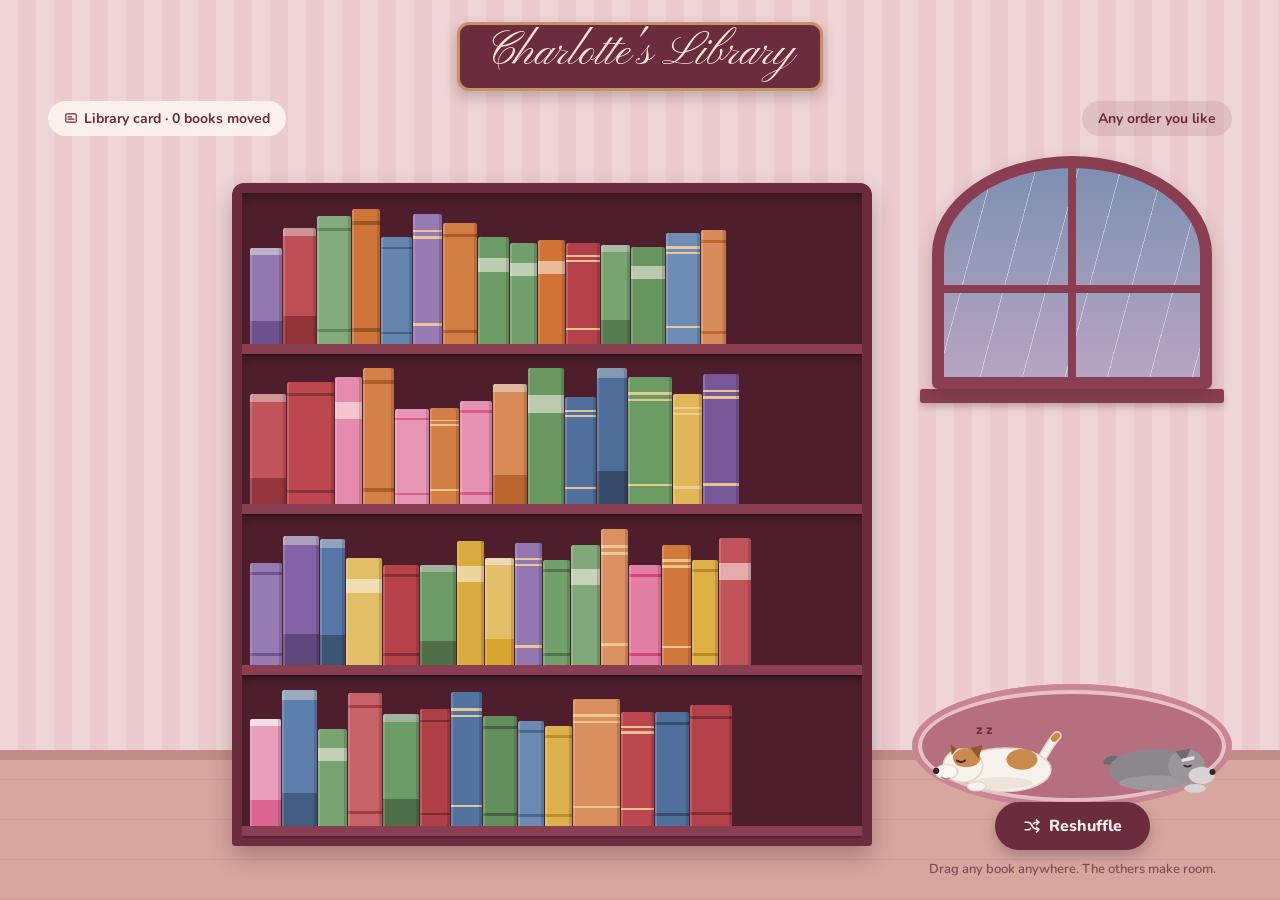
==== index.html @ dca59aa4 "add files via upload" ====
<!doctype html>
<html lang="en">
<head>
  <meta charset="utf-8">
  <meta name="viewport" content="width=device-width, initial-scale=1, viewport-fit=cover">
  <meta name="theme-color" content="#EBCBCD">
  <title>Charlotte's Library</title>
  <link rel="preconnect" href="https://fonts.googleapis.com">
  <link rel="preconnect" href="https://fonts.gstatic.com" crossorigin>
  <link rel="stylesheet" href="https://fonts.googleapis.com/css2?family=Pinyon+Script&family=Nunito:wght@400;600;700;800&display=swap">
  <link rel="stylesheet" href="style.css">
</head>
<body>
<div class="app" id="app">
  <div class="floor" aria-hidden="true"></div>

  <header class="top">
    <div class="plaque"><h1>Charlotte's Library</h1></div>
    <div class="pills">
      <div class="pill card">
        <svg width="14" height="14" viewBox="0 0 24 24" fill="none" stroke="currentColor" stroke-width="2" stroke-linecap="round" aria-hidden="true"><rect x="3" y="5" width="18" height="14" rx="2"></rect><path d="M7 10h6M7 14h10"></path></svg>
        <span>Library card · <span class="num" id="count">0 books moved</span></span>
      </div>
      <div class="pill soft">Any order you like</div>
    </div>
  </header>

  <main class="case-wrap" id="caseWrap">
    <div class="case" id="case" role="group" aria-label="Bookcase. Drag books to rearrange them, or focus a book and use the arrow keys.">
      <div class="shelf" data-shelf="0"></div><div class="plank"></div>
      <div class="shelf" data-shelf="1"></div><div class="plank"></div>
      <div class="shelf" data-shelf="2"></div><div class="plank"></div>
      <div class="shelf" data-shelf="3"></div><div class="plank"></div>
    </div>
  </main>

  <aside class="side">
    <div class="window" aria-hidden="true">
      <div class="rain"></div>
      <div class="mullion-v"></div>
      <div class="mullion-h"></div>
    </div>
    <div class="sill" aria-hidden="true"></div>
    <div class="spacer"></div>
    <div class="rug" id="rug">
      <button class="dog jack" type="button" aria-label="Pet the Jack Russell">
        <svg viewBox="0 0 130 80" aria-hidden="true">
          <g class="tail">
            <path d="M106 44 C112 34 116 26 122 20" stroke="#E2D6CB" stroke-width="9" stroke-linecap="round" fill="none"></path>
            <path d="M106 44 C112 34 116 26 122 20" stroke="#F7F2EC" stroke-width="6" stroke-linecap="round" fill="none"></path>
            <path d="M119 23 L122 20" stroke="#C98A4B" stroke-width="6" stroke-linecap="round"></path>
          </g>
          <g class="breathe">
            <ellipse cx="72" cy="53" rx="44" ry="21" fill="#F7F2EC" stroke="#E2D6CB" stroke-width="1.5"></ellipse>
            <ellipse cx="88" cy="43" rx="15" ry="10" fill="#C98A4B"></ellipse>
            <ellipse cx="68" cy="66" rx="30" ry="6" fill="#ECE3D9"></ellipse>
            <ellipse cx="44" cy="69" rx="9" ry="4.5" fill="#F7F2EC" stroke="#E2D6CB" stroke-width="1.2"></ellipse>
            <ellipse cx="31" cy="49" rx="19" ry="16" fill="#F7F2EC" stroke="#E2D6CB" stroke-width="1.5"></ellipse>
            <path d="M22 38 C28 30 44 30 48 42 C46 50 36 52 26 49 C22 46 20 42 22 38 Z" fill="#C98A4B"></path>
            <path d="M38 32 L50 29 L46 42 Z" fill="#8F5A2C"></path>
            <path d="M25 33 L19 28 L20 39 Z" fill="#8F5A2C"></path>
            <ellipse cx="15" cy="55" rx="11" ry="7" fill="#FBF8F3" stroke="#E2D6CB" stroke-width="1.2"></ellipse>
            <circle cx="5" cy="54" r="3" fill="#3A1E2A"></circle>
            <path class="eye-shut" d="M25 44 q4 3 8 0" stroke="#3A1E2A" stroke-width="1.8" fill="none" stroke-linecap="round"></path>
            <g class="eye-open"><circle cx="29" cy="44" r="2.6" fill="#3A1E2A"></circle><circle cx="29.9" cy="43.1" r="0.8" fill="#FBF1EA"></circle></g>
            <path d="M10 60 q4 3 8 1" stroke="#3A1E2A" stroke-width="1.2" fill="none" stroke-linecap="round" opacity="0.5"></path>
          </g>
          <text class="zz" x="44" y="18" font-family="Nunito, sans-serif" font-size="13" font-weight="800" fill="#6B2C3E">z z</text>
        </svg>
      </button>
      <button class="dog schnauzer" type="button" aria-label="Pet the miniature schnauzer">
        <svg viewBox="0 0 118 72" aria-hidden="true">
          <g class="tail"><ellipse cx="18" cy="37" rx="7" ry="3.5" fill="#6E6A6E" transform="rotate(-20 18 37)"></ellipse></g>
          <g class="breathe">
            <ellipse cx="58" cy="46" rx="42" ry="19" fill="#8C878B"></ellipse>
            <ellipse cx="60" cy="58" rx="34" ry="7" fill="#A8A3A6" opacity="0.6"></ellipse>
            <ellipse cx="88" cy="42" rx="17" ry="15" fill="#9A9599"></ellipse>
            <path d="M78 29 L92 26 L86 39 Z" fill="#6E6A6E"></path>
            <ellipse cx="102" cy="51" rx="12" ry="8" fill="#D8D3D4"></ellipse>
            <ellipse cx="96" cy="63" rx="10" ry="4" fill="#D8D3D4"></ellipse>
            <path d="M85 37 l9 -2" stroke="#E6E2E3" stroke-width="3.2" stroke-linecap="round"></path>
            <path class="eye-shut" d="M86 42 q3 2 6 0" stroke="#2E2A2D" stroke-width="1.6" fill="none" stroke-linecap="round"></path>
            <g class="eye-open"><circle cx="89" cy="42" r="2.3" fill="#2E2A2D"></circle><circle cx="89.8" cy="41.2" r="0.7" fill="#FBF1EA"></circle></g>
            <circle cx="112" cy="48" r="2.8" fill="#2E2A2D"></circle>
          </g>
        </svg>
      </button>
    </div>
    <button class="happy" id="reshuffle" type="button"><svg width="18" height="18" viewBox="0 0 24 24" fill="none" stroke="currentColor" stroke-width="2.2" stroke-linecap="round" stroke-linejoin="round" aria-hidden="true"><path d="M3 7h3.5c2 0 3.3.9 4.4 2.6l2.2 3.8c1.1 1.7 2.4 2.6 4.4 2.6H21"></path><path d="M3 17h3.5c1.6 0 2.7-.6 3.6-1.7"></path><path d="M21 7h-3.5c-1.6 0-2.7.6-3.6 1.7"></path><path d="M18 4l3 3-3 3"></path><path d="M18 14l3 3-3 3"></path></svg>Reshuffle</button>
    <p class="hint">Drag any book anywhere. The others make room.</p>
  </aside>

</div>

<script src="script.js"></script>
</body>
</html>
---- style.css ----
*, *::before, *::after { box-sizing: border-box; }
[hidden] { display: none !important; }
html { padding-top: env(safe-area-inset-top, 0px); padding-bottom: env(safe-area-inset-bottom, 0px); box-sizing: border-box; }

/* Layout: a single cozy room. Phone: plaque, bookcase, floor with rug and dogs stacked. Wide: bookcase left, rainy window and rug right. */
:root {
  --wall: #EBCBCD;
  --wall-stripe: rgba(255, 255, 255, 0.2);
  --wood: #6B2C3E;
  --wood-dark: #4E1E2D;
  --wood-light: #8A3E52;
  --brass: #C99060;
  --cream: #FBF1EA;
  --cream-ink: #F8E3D6;
  --ink: #3A1E2A;
  --floor: #D7A69F;
  --skirting: #C28C86;
  --rug: #B66F7E;
  --rug-edge: #C98592;
  --rug-trim: #E9C0C6;
  --font-display: 'Pinyon Script', 'Snell Roundhand', 'Apple Chancery', cursive;
  --font-body: 'Nunito', 'Avenir Next', 'Segoe UI', system-ui, sans-serif;
  color-scheme: light;
}
html, body { height: 100%; }
body {
  margin: 0;
  background: var(--wall);
  color: var(--ink);
  font-family: var(--font-body);
  overscroll-behavior: none;
}
.app {
  position: relative;
  height: 100%;
  display: grid;
  grid-template-rows: auto minmax(0, 1fr) auto;
  grid-template-areas: "top" "case" "side";
  overflow: hidden;
  background-color: var(--wall);
  background-image: repeating-linear-gradient(90deg, var(--wall-stripe) 0 14px, rgba(255,255,255,0) 14px 28px);
  -webkit-user-select: none;
  user-select: none;
  -webkit-touch-callout: none;
}
.app.dragging, .app.dragging * { cursor: grabbing; }

/* Header */
.top {
  grid-area: top;
  position: relative;
  z-index: 2;
  padding: 16px 16px 10px;
  display: flex;
  flex-direction: column;
  align-items: center;
  gap: 10px;
}
.plaque {
  background: var(--wood);
  border: 3px solid var(--brass);
  border-radius: 12px;
  padding: 2px 26px 8px;
  box-shadow: 0 6px 14px rgba(58, 30, 42, 0.25);
  transition: box-shadow 1.2s ease;
}
.plaque h1 {
  margin: 0;
  font-family: var(--font-display);
  font-weight: 400;
  font-size: clamp(30px, 8.6vw, 46px);
  line-height: 1.15;
  color: var(--cream-ink);
  white-space: nowrap;
}
.pills {
  width: 100%;
  max-width: 640px;
  display: flex;
  justify-content: space-between;
  align-items: center;
  gap: 8px;
  flex-wrap: wrap;
}
.pill {
  display: flex;
  align-items: center;
  gap: 6px;
  border-radius: 999px;
  padding: 6px 12px;
  font-size: 12px;
  font-weight: 700;
  color: var(--wood);
}
.pill.card { background: var(--cream); }
.pill.soft { background: rgba(107, 44, 62, 0.12); }
.pill .num { font-variant-numeric: tabular-nums; }

/* Bookcase */
.case-wrap {
  grid-area: case;
  position: relative;
  z-index: 1;
  min-height: 0;
  display: flex;
  justify-content: center;
  align-items: flex-end;
  padding: 0 16px;
}
.case {
  --u: 1;
  width: 100%;
  max-width: 640px;
  box-sizing: border-box;
  background: var(--wood);
  border-radius: 12px 12px 4px 4px;
  padding: 10px;
  box-shadow: 0 10px 22px rgba(58, 30, 42, 0.3);
}
.shelf {
  position: relative;
  height: calc(var(--u) * 84px + 8px);
  box-sizing: border-box;
  padding: 8px 8px 0;
  background: var(--wood-dark);
  box-shadow: inset 0 12px 14px -10px rgba(0, 0, 0, 0.45);
  display: flex;
  align-items: flex-end;
  gap: 1px;
  overflow: hidden;
}
.plank {
  height: 10px;
  background: var(--wood-light);
  box-shadow: 0 2px 0 rgba(0, 0, 0, 0.2);
  position: relative;
  z-index: 1;
}

/* Books */
.book {
  flex: none;
  margin: 0;
  padding: 0;
  border: 0;
  border-radius: 2px 2px 0 0;
  background-color: var(--c);
  cursor: grab;
  touch-action: none;
  -webkit-tap-highlight-color: transparent;
  box-shadow: inset -3px 0 0 rgba(0,0,0,0.14), inset 2px 0 0 rgba(255,255,255,0.16), 0 0 0 0 rgba(255,214,170,0);
  transition: box-shadow 0.6s ease;
}
.book.v0 { background: linear-gradient(to bottom, rgba(0,0,0,0) 9%, var(--cd) 9% 11.5%, rgba(0,0,0,0) 11.5% 88.5%, var(--cd) 88.5% 91%, rgba(0,0,0,0) 91%), var(--c); }
.book.v1 { background: linear-gradient(to bottom, rgba(0,0,0,0) 20%, rgba(255,246,236,0.55) 20% 33%, rgba(0,0,0,0) 33%), var(--c); }
.book.v2 { background: linear-gradient(to bottom, rgba(0,0,0,0) 12%, rgba(242,205,150,0.9) 12% 14%, rgba(0,0,0,0) 14% 17%, rgba(242,205,150,0.9) 17% 19%, rgba(0,0,0,0) 19% 84%, rgba(242,205,150,0.9) 84% 86%, rgba(0,0,0,0) 86%), var(--c); }
.book.v3 { background: linear-gradient(to bottom, var(--cl) 0 7%, rgba(0,0,0,0) 7% 76%, var(--cd) 76%), var(--c); }
.book.glow {
  box-shadow: inset -3px 0 0 rgba(0,0,0,0.14), inset 2px 0 0 rgba(255,255,255,0.16), 0 0 calc(var(--u) * 12px) 2px rgba(255,214,170,0.75);
}
.book:focus-visible { outline: 2px solid var(--cream); outline-offset: 2px; position: relative; z-index: 2; }
.book.floating {
  position: fixed;
  left: 0;
  top: 0;
  z-index: 40;
  pointer-events: none;
  will-change: transform;
  box-shadow: inset -3px 0 0 rgba(0,0,0,0.14), inset 2px 0 0 rgba(255,255,255,0.16), 0 18px 24px rgba(58,30,42,0.4);
}
.gap {
  flex: none;
  box-sizing: border-box;
  border: 1.5px dashed rgba(248, 227, 214, 0.75);
  border-bottom: 0;
  border-radius: 2px 2px 0 0;
  background: rgba(248, 227, 214, 0.08);
}

/* Floor, rug and dogs */
.floor { display: none; }
.side {
  grid-area: side;
  position: relative;
  z-index: 1;
  background-color: var(--floor);
  background-image: repeating-linear-gradient(0deg, rgba(107,44,62,0.08) 0 1px, rgba(0,0,0,0) 1px 34px);
  border-top: 8px solid var(--skirting);
  padding: 10px 16px 8px;
  display: flex;
  flex-direction: column;
  align-items: center;
  gap: 6px;
}
.window, .sill, .spacer { display: none; }
.rug {
  position: relative;
  width: min(330px, 92%);
  height: 118px;
  flex: none;
}
.rug::before {
  content: "";
  position: absolute;
  left: 0; right: 0; top: 8px; bottom: 0;
  border-radius: 50%;
  background: var(--rug);
  box-shadow: inset 0 0 0 6px var(--rug-edge), inset 0 0 0 10px var(--rug-trim);
}
.dog {
  position: absolute;
  padding: 0;
  margin: 0;
  border: 0;
  background: none;
  cursor: pointer;
  touch-action: manipulation;
  -webkit-tap-highlight-color: transparent;
  border-radius: 40%;
}
.dog svg { display: block; width: 100%; height: auto; overflow: visible; }
.dog:focus-visible { outline: 2px solid var(--wood); outline-offset: 2px; }
.dog.jack { left: 6%; bottom: 10px; width: 42%; }
.dog.schnauzer { right: 4%; bottom: 10px; width: 40%; }
.breathe { transform-box: fill-box; transform-origin: 50% 100%; animation: breathe 4.6s ease-in-out infinite; }
.schnauzer .breathe { animation-duration: 3.9s; animation-delay: -1.7s; }
@keyframes breathe { 50% { transform: scale(1.025, 1.06); } }
.tail { transform-box: view-box; animation: wag 8s ease-in-out infinite; }
.jack .tail { transform-origin: 108px 44px; }
.schnauzer .tail { transform-origin: 24px 40px; animation-delay: -3s; }
@keyframes wag {
  0%, 80%, 100% { transform: rotate(0deg); }
  84% { transform: rotate(-9deg); }
  88% { transform: rotate(5deg); }
  92% { transform: rotate(-7deg); }
  96% { transform: rotate(2deg); }
}
/* Petting: hover (or a tap on touch) makes the tail go */
.dog:hover .tail, .dog.petted .tail { animation: wagfast 0.32s ease-in-out infinite; }
@keyframes wagfast { 0%, 100% { transform: rotate(-16deg); } 50% { transform: rotate(14deg); } }
.dog:hover .breathe, .dog.petted .breathe { animation-duration: 1.6s; }
.dog .eye-open { opacity: 0; transition: opacity 0.2s ease; }
.dog .eye-shut { transition: opacity 0.2s ease; }
.dog:hover .eye-open, .dog.petted .eye-open { opacity: 1; }
.dog:hover .eye-shut, .dog.petted .eye-shut { opacity: 0; }
.dog:hover .zz, .dog.petted .zz { opacity: 0 !important; }
.zz { animation: zz 5s ease-in-out infinite; transition: opacity 0.2s; }
@keyframes zz { 0%, 100% { opacity: 0.25; transform: translateY(2px); } 50% { opacity: 0.75; transform: translateY(-3px); } }
.heart { position: absolute; left: 0; top: 0; width: 20px; height: 20px; pointer-events: none; z-index: 3; }
.heart svg { width: 100%; height: 100%; display: block; }
.woof {
  position: absolute;
  left: 0; top: 0;
  z-index: 4;
  pointer-events: none;
  background: var(--cream);
  color: var(--wood);
  font-family: var(--font-body);
  font-size: 14px;
  font-weight: 800;
  padding: 4px 10px;
  border-radius: 999px;
  box-shadow: 0 4px 10px rgba(58, 30, 42, 0.2);
  white-space: nowrap;
}

.happy {
  position: relative;
  z-index: 2;
  margin-top: -16px;
  min-height: 44px;
  border: 0;
  border-radius: 999px;
  background: var(--wood);
  color: var(--cream);
  font-family: var(--font-body);
  font-size: 15px;
  font-weight: 800;
  padding: 11px 24px;
  box-shadow: 0 6px 14px rgba(58, 30, 42, 0.28);
  cursor: pointer;
  transition: background-color 0.3s ease, transform 0.15s ease;
}
.happy:hover { background: #5A2333; }
.happy:active { transform: scale(0.97); }
.happy:focus-visible { outline: 3px solid var(--cream); outline-offset: 2px; }
.happy:disabled { cursor: default; }
.hint {
  margin: 0;
  font-size: 12px;
  font-weight: 600;
  color: var(--wood);
  opacity: 0.75;
  text-align: center;
}

/* Reshuffle */
.happy svg { flex: none; }
.happy { display: inline-flex; align-items: center; gap: 8px; }
.app.shuffling .happy svg { animation: spin 0.9s cubic-bezier(.4,0,.2,1); }
@keyframes spin { to { transform: rotate(360deg); } }
.app.shuffling .case { animation: rattle 0.9s ease-in-out; }
@keyframes rattle {
  0%, 100% { transform: none; }
  15% { transform: rotate(-0.6deg); }
  30% { transform: rotate(0.5deg); }
  45% { transform: rotate(-0.35deg); }
  60% { transform: rotate(0.2deg); }
}

/* Wider screens: bookcase left, window and dogs right */
@media (min-width: 900px) and (min-height: 560px) {
  .app {
    grid-template-columns: minmax(0, 1fr) 320px;
    grid-template-rows: auto minmax(0, 1fr);
    grid-template-areas: "top top" "case side";
    column-gap: 40px;
    padding-inline: 48px;
    background-image: repeating-linear-gradient(90deg, var(--wall-stripe) 0 18px, rgba(255,255,255,0) 18px 36px);
  }
  .top { padding: 22px 0 14px; }
  .pills { max-width: none; font-size: 14px; }
  .pill { font-size: 14px; padding: 8px 16px; }
  .floor {
    display: block;
    position: absolute;
    left: 0; right: 0; bottom: 0;
    height: 150px;
    z-index: 0;
    background-color: var(--floor);
    background-image: repeating-linear-gradient(0deg, rgba(107,44,62,0.08) 0 1px, rgba(0,0,0,0) 1px 40px);
    border-top: 10px solid var(--skirting);
  }
  .case-wrap { padding: 0 0 54px; justify-content: flex-end; }
  .side {
    background: none;
    border: 0;
    padding: 6px 0 22px;
    gap: 10px;
  }
  .window {
    display: block;
    position: relative;
    width: 100%;
    max-width: 280px;
    aspect-ratio: 1.2;
    max-height: 32vh;
    box-sizing: border-box;
    border: 12px solid var(--wood-light);
    border-radius: 50% 50% 6px 6px / 42% 42% 6px 6px;
    background: linear-gradient(to bottom, #7D90B1, #B7A5C2);
    overflow: hidden;
    box-shadow: 0 8px 18px rgba(58, 30, 42, 0.22);
  }
  .rain {
    position: absolute;
    left: 0; right: 0; top: -60px; bottom: 0;
    background-image: repeating-linear-gradient(105deg, rgba(255,255,255,0) 0 22px, rgba(255,255,255,0.38) 22px 23px, rgba(255,255,255,0) 23px 41px);
    animation: rain 1.3s linear infinite;
  }
  @keyframes rain { to { transform: translateY(60px); } }
  .mullion-v { position: absolute; left: 50%; top: 0; bottom: 0; width: 8px; margin-left: -4px; background: var(--wood-light); }
  .mullion-h { position: absolute; left: 0; right: 0; top: 56%; height: 8px; background: var(--wood-light); }
  .sill { display: block; width: calc(100% + 24px); max-width: 304px; height: 14px; margin-top: -10px; background: var(--wood-light); border-radius: 3px; box-shadow: 0 4px 6px rgba(58,30,42,0.2); }
  .spacer { display: block; flex: 1; }
  .rug { width: 100%; height: 132px; }
  .happy { font-size: 16px; padding: 12px 28px; min-height: 48px; }
  .hint { font-size: 13px; }
}

@media (prefers-reduced-motion: reduce) {
  .breathe, .tail, .zz, .rain, .case, .happy svg { animation: none !important; }
  .book { transition: none; }
}
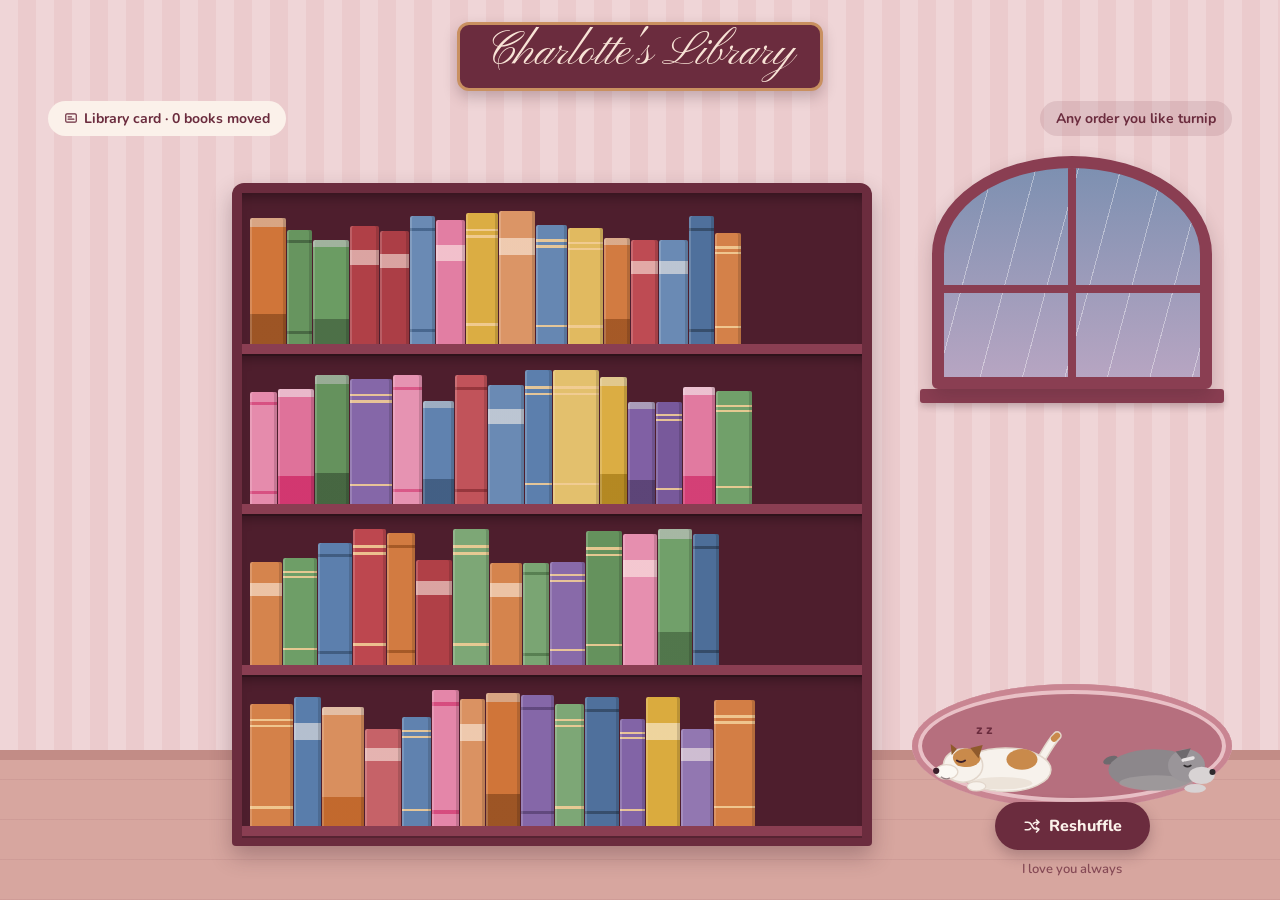
==== commit 7e889e44: "update" ====
--- a/index.html
+++ b/index.html
@@ -21,7 +21,7 @@
         <svg width="14" height="14" viewBox="0 0 24 24" fill="none" stroke="currentColor" stroke-width="2" stroke-linecap="round" aria-hidden="true"><rect x="3" y="5" width="18" height="14" rx="2"></rect><path d="M7 10h6M7 14h10"></path></svg>
         <span>Library card · <span class="num" id="count">0 books moved</span></span>
       </div>
-      <div class="pill soft">Any order you like</div>
+      <div class="pill soft">Any order you like turnip</div>
     </div>
   </header>
 
@@ -87,7 +87,7 @@
       </button>
     </div>
     <button class="happy" id="reshuffle" type="button"><svg width="18" height="18" viewBox="0 0 24 24" fill="none" stroke="currentColor" stroke-width="2.2" stroke-linecap="round" stroke-linejoin="round" aria-hidden="true"><path d="M3 7h3.5c2 0 3.3.9 4.4 2.6l2.2 3.8c1.1 1.7 2.4 2.6 4.4 2.6H21"></path><path d="M3 17h3.5c1.6 0 2.7-.6 3.6-1.7"></path><path d="M21 7h-3.5c-1.6 0-2.7.6-3.6 1.7"></path><path d="M18 4l3 3-3 3"></path><path d="M18 14l3 3-3 3"></path></svg>Reshuffle</button>
-    <p class="hint">Drag any book anywhere. The others make room.</p>
+    <p class="hint">I love you always</p>
   </aside>
 
 </div>
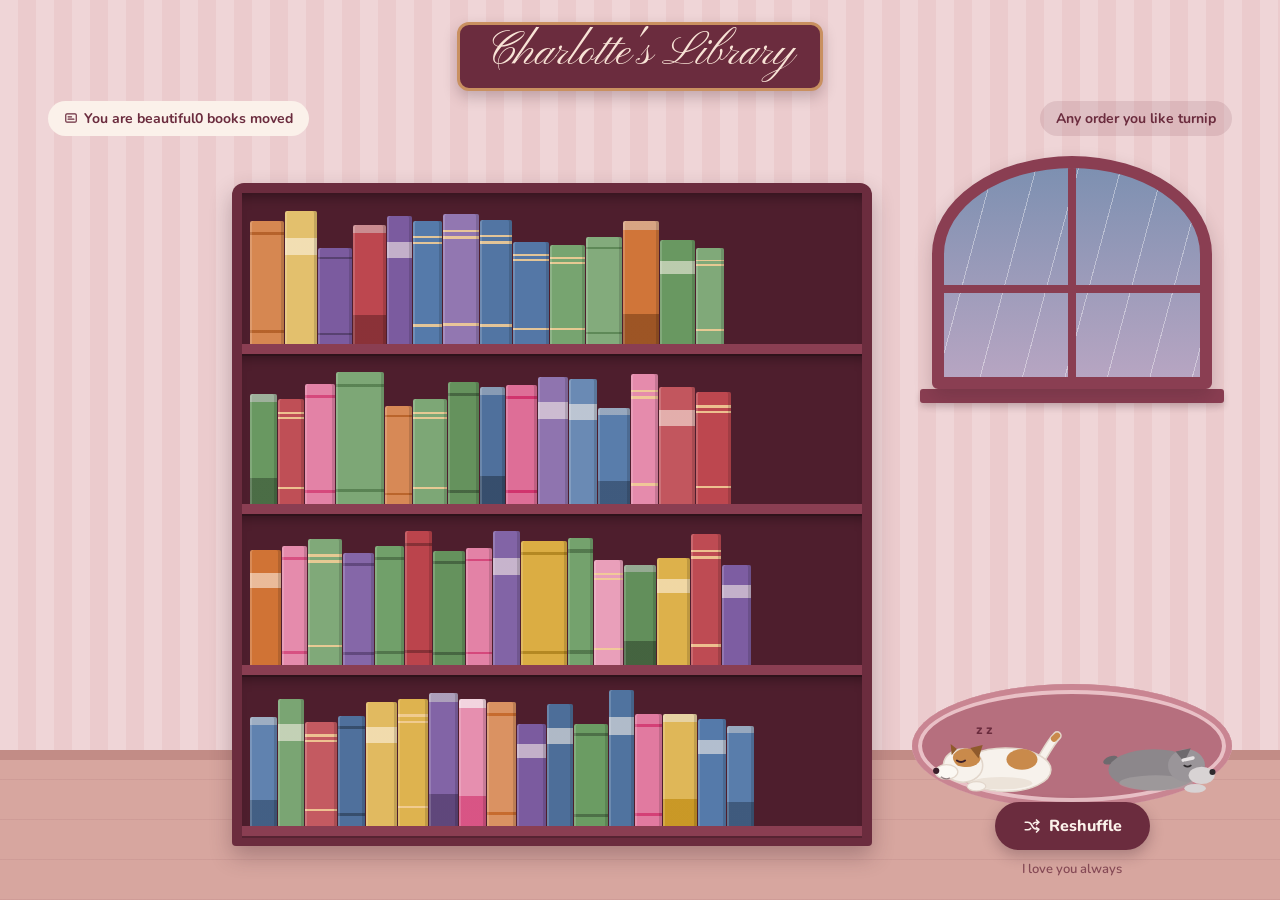
==== commit 672cda61: "note" ====
--- a/index.html
+++ b/index.html
@@ -19,7 +19,7 @@
     <div class="pills">
       <div class="pill card">
         <svg width="14" height="14" viewBox="0 0 24 24" fill="none" stroke="currentColor" stroke-width="2" stroke-linecap="round" aria-hidden="true"><rect x="3" y="5" width="18" height="14" rx="2"></rect><path d="M7 10h6M7 14h10"></path></svg>
-        <span>Library card · <span class="num" id="count">0 books moved</span></span>
+        <span>You are beautiful<span class="num" id="count">0 books moved</span></span>
       </div>
       <div class="pill soft">Any order you like turnip</div>
     </div>
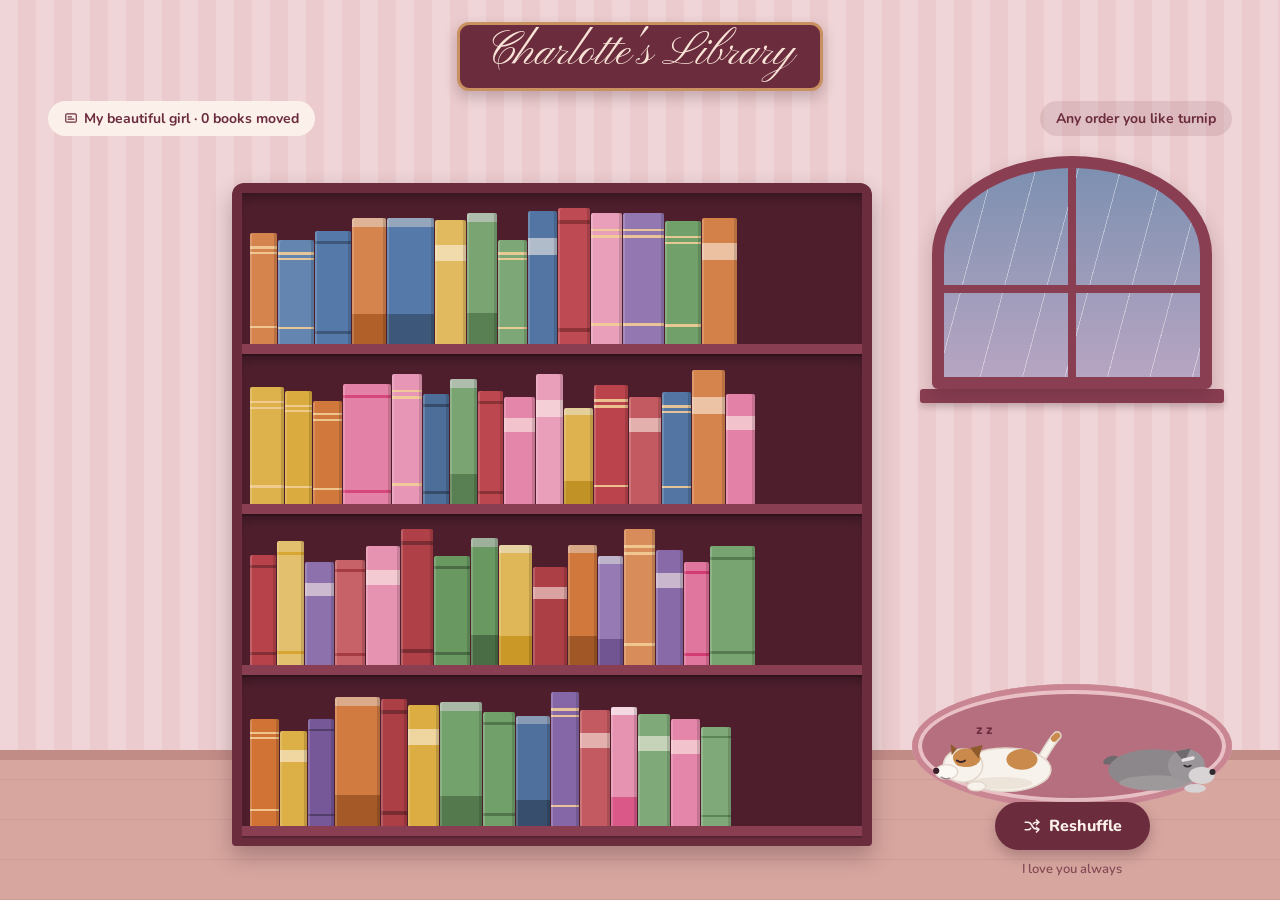
==== commit 4061d43e: "fix" ====
--- a/index.html
+++ b/index.html
@@ -19,7 +19,7 @@
     <div class="pills">
       <div class="pill card">
         <svg width="14" height="14" viewBox="0 0 24 24" fill="none" stroke="currentColor" stroke-width="2" stroke-linecap="round" aria-hidden="true"><rect x="3" y="5" width="18" height="14" rx="2"></rect><path d="M7 10h6M7 14h10"></path></svg>
-        <span>You are beautiful<span class="num" id="count">0 books moved</span></span>
+        <span>My beautiful girl · <span class="num" id="count">0 books moved</span></span>
       </div>
       <div class="pill soft">Any order you like turnip</div>
     </div>
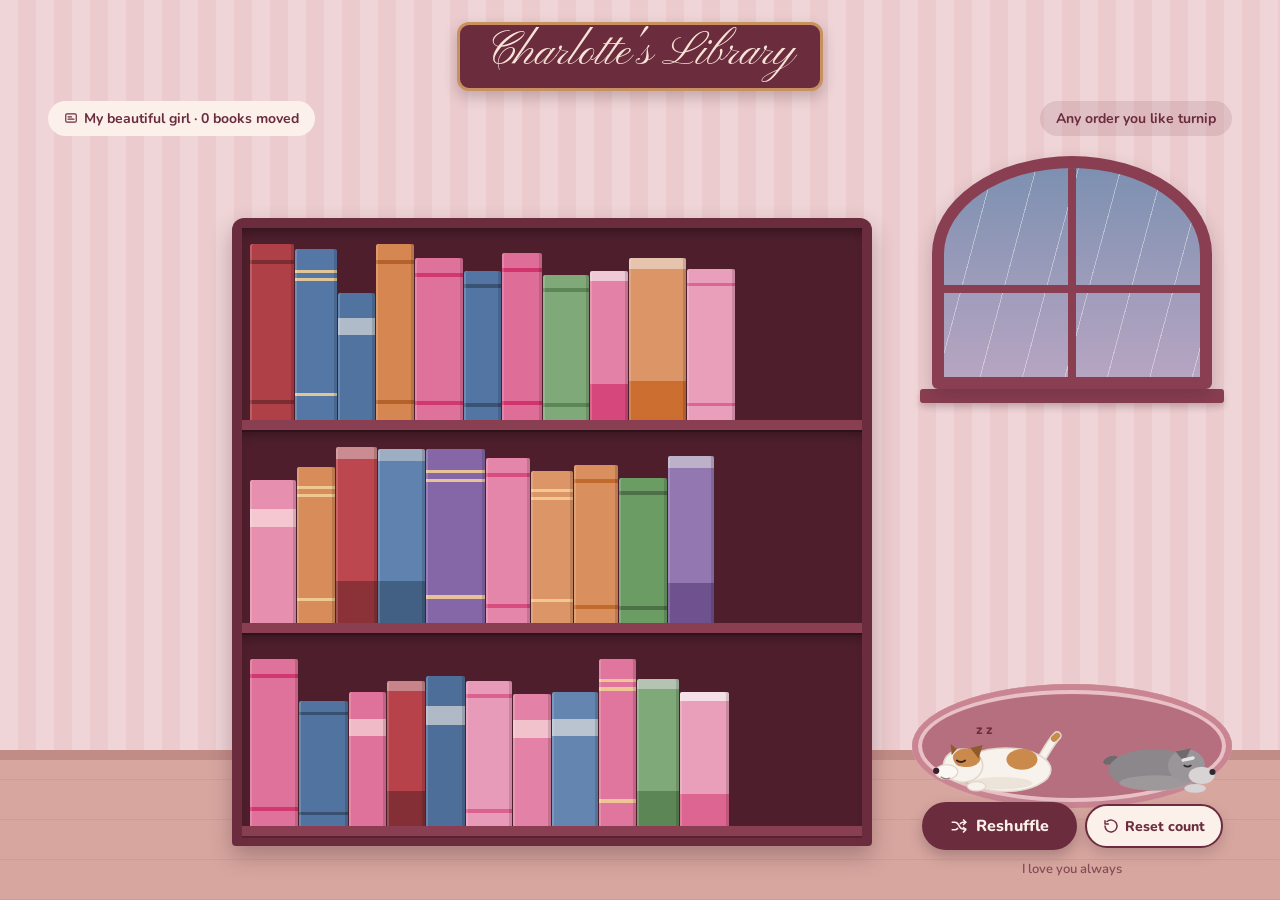
==== commit e772272b: "fix" ====
--- a/index.html
+++ b/index.html
@@ -2,7 +2,7 @@
 <html lang="en">
 <head>
   <meta charset="utf-8">
-  <meta name="viewport" content="width=device-width, initial-scale=1, viewport-fit=cover">
+  <meta name="viewport" content="width=device-width, initial-scale=1, maximum-scale=1, user-scalable=no, viewport-fit=cover">
   <meta name="theme-color" content="#EBCBCD">
   <title>Charlotte's Library</title>
   <link rel="preconnect" href="https://fonts.googleapis.com">
@@ -30,7 +30,6 @@
       <div class="shelf" data-shelf="0"></div><div class="plank"></div>
       <div class="shelf" data-shelf="1"></div><div class="plank"></div>
       <div class="shelf" data-shelf="2"></div><div class="plank"></div>
-      <div class="shelf" data-shelf="3"></div><div class="plank"></div>
     </div>
   </main>
 
@@ -86,7 +85,10 @@
         </svg>
       </button>
     </div>
-    <button class="happy" id="reshuffle" type="button"><svg width="18" height="18" viewBox="0 0 24 24" fill="none" stroke="currentColor" stroke-width="2.2" stroke-linecap="round" stroke-linejoin="round" aria-hidden="true"><path d="M3 7h3.5c2 0 3.3.9 4.4 2.6l2.2 3.8c1.1 1.7 2.4 2.6 4.4 2.6H21"></path><path d="M3 17h3.5c1.6 0 2.7-.6 3.6-1.7"></path><path d="M21 7h-3.5c-1.6 0-2.7.6-3.6 1.7"></path><path d="M18 4l3 3-3 3"></path><path d="M18 14l3 3-3 3"></path></svg>Reshuffle</button>
+    <div class="actions">
+      <button class="happy" id="reshuffle" type="button"><svg width="18" height="18" viewBox="0 0 24 24" fill="none" stroke="currentColor" stroke-width="2.2" stroke-linecap="round" stroke-linejoin="round" aria-hidden="true"><path d="M3 7h3.5c2 0 3.3.9 4.4 2.6l2.2 3.8c1.1 1.7 2.4 2.6 4.4 2.6H21"></path><path d="M3 17h3.5c1.6 0 2.7-.6 3.6-1.7"></path><path d="M21 7h-3.5c-1.6 0-2.7.6-3.6 1.7"></path><path d="M18 4l3 3-3 3"></path><path d="M18 14l3 3-3 3"></path></svg>Reshuffle</button>
+      <button class="reset" id="resetCount" type="button" aria-live="polite"><svg width="16" height="16" viewBox="0 0 24 24" fill="none" stroke="currentColor" stroke-width="2.2" stroke-linecap="round" stroke-linejoin="round" aria-hidden="true"><path d="M3 12a9 9 0 1 0 3-6.7"></path><path d="M3 4v5h5"></path></svg><span>Reset count</span></button>
+    </div>
     <p class="hint">I love you always</p>
   </aside>
 
--- a/style.css
+++ b/style.css
@@ -22,7 +22,7 @@
   --font-body: 'Nunito', 'Avenir Next', 'Segoe UI', system-ui, sans-serif;
   color-scheme: light;
 }
-html, body { height: 100%; }
+html, body { height: 100%; overflow: hidden; overscroll-behavior: none; }
 body {
   margin: 0;
   background: var(--wall);
@@ -37,6 +37,7 @@
   grid-template-rows: auto minmax(0, 1fr) auto;
   grid-template-areas: "top" "case" "side";
   overflow: hidden;
+  touch-action: none;
   background-color: var(--wall);
   background-image: repeating-linear-gradient(90deg, var(--wall-stripe) 0 14px, rgba(255,255,255,0) 14px 28px);
   -webkit-user-select: none;
@@ -264,10 +265,18 @@
   white-space: nowrap;
 }
 
-.happy {
+.actions {
   position: relative;
   z-index: 2;
   margin-top: -16px;
+  display: flex;
+  flex-wrap: wrap;
+  justify-content: center;
+  align-items: center;
+  gap: 8px;
+}
+.happy {
+  position: relative;
   min-height: 44px;
   border: 0;
   border-radius: 999px;
@@ -285,6 +294,29 @@
 .happy:active { transform: scale(0.97); }
 .happy:focus-visible { outline: 3px solid var(--cream); outline-offset: 2px; }
 .happy:disabled { cursor: default; }
+.reset {
+  display: inline-flex;
+  align-items: center;
+  gap: 6px;
+  min-height: 44px;
+  border: 2px solid var(--wood);
+  border-radius: 999px;
+  background: var(--cream);
+  color: var(--wood);
+  font-family: var(--font-body);
+  font-size: 14px;
+  font-weight: 800;
+  padding: 8px 16px;
+  box-shadow: 0 6px 14px rgba(58, 30, 42, 0.18);
+  cursor: pointer;
+  transition: background-color 0.25s ease, color 0.25s ease, transform 0.15s ease;
+}
+.reset svg { flex: none; transition: transform 0.5s ease; }
+.reset:hover { background: #F6E2DA; }
+.reset:active { transform: scale(0.97); }
+.reset:focus-visible { outline: 3px solid var(--cream); outline-offset: 2px; }
+.reset.confirm { background: var(--wood); color: var(--cream); }
+.reset.done svg { transform: rotate(-360deg); }
 .hint {
   margin: 0;
   font-size: 12px;
@@ -370,5 +402,6 @@
 
 @media (prefers-reduced-motion: reduce) {
   .breathe, .tail, .zz, .rain, .case, .happy svg { animation: none !important; }
+  .reset svg { transition: none; }
   .book { transition: none; }
 }
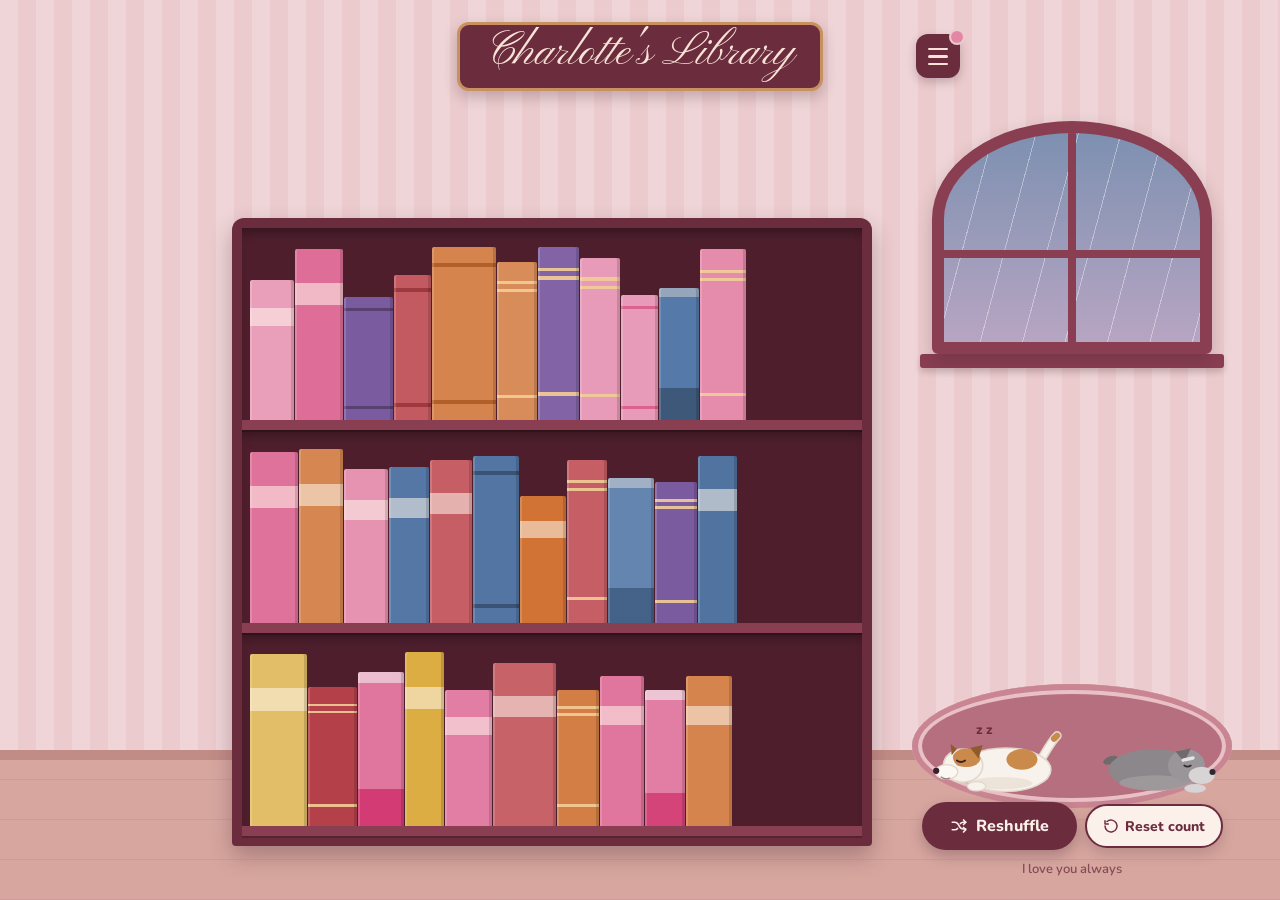
==== commit d30470c7: "fix" ====
--- a/index.html
+++ b/index.html
@@ -15,14 +15,29 @@
   <div class="floor" aria-hidden="true"></div>
 
   <header class="top">
-    <div class="plaque"><h1>Charlotte's Library</h1></div>
+    <div class="toprow">
+      <span class="toprow-spacer" aria-hidden="true"></span>
+      <div class="plaque"><h1>Charlotte's Library</h1></div>
+      <nav class="menu" id="menu" aria-label="Menu">
+        <button class="burger" id="burger" type="button" aria-expanded="false" aria-controls="menuPanel" aria-label="Open menu">
+          <span></span><span></span><span></span>
+          <i class="burger-dot" aria-hidden="true"></i>
+        </button>
+        <div class="menu-panel" id="menuPanel" hidden>
+          <a class="menu-link" href="click-me.html">
+            <svg width="18" height="18" viewBox="0 0 24 24" aria-hidden="true"><path fill="currentColor" d="M12 21s-7.5-4.6-9.5-9.3C1.1 8.3 3.3 4.5 7 4.5c2.1 0 3.6 1.2 5 3 1.4-1.8 2.9-3 5-3 3.7 0 5.9 3.8 4.5 7.2C19.5 16.4 12 21 12 21z"></path></svg>
+            Click me
+          </a>
+        </div>
+      </nav>
+    </div>
     <div class="pills">
-      <div class="pill card">
+      <!-- <div class="pill card">
         <svg width="14" height="14" viewBox="0 0 24 24" fill="none" stroke="currentColor" stroke-width="2" stroke-linecap="round" aria-hidden="true"><rect x="3" y="5" width="18" height="14" rx="2"></rect><path d="M7 10h6M7 14h10"></path></svg>
         <span>My beautiful girl · <span class="num" id="count">0 books moved</span></span>
-      </div>
-      <div class="pill soft">Any order you like turnip</div>
-    </div>
+      </div> -->
+      <!-- <div class="pill soft">Any order you like turnip</div>
+    </div> -->
   </header>
 
   <main class="case-wrap" id="caseWrap">
--- a/style.css
+++ b/style.css
@@ -57,6 +57,99 @@
   align-items: center;
   gap: 10px;
 }
+.toprow {
+  width: 100%;
+  max-width: 640px;
+  display: grid;
+  grid-template-columns: 44px minmax(0, 1fr) 44px;
+  align-items: center;
+  gap: 8px;
+}
+.toprow .plaque { justify-self: center; min-width: 0; }
+
+/* Burger menu */
+.menu { position: relative; justify-self: end; z-index: 30; }
+.burger {
+  position: relative;
+  width: 44px;
+  height: 44px;
+  border: 0;
+  border-radius: 12px;
+  background: var(--wood);
+  box-shadow: 0 4px 10px rgba(58, 30, 42, 0.25);
+  display: flex;
+  flex-direction: column;
+  align-items: center;
+  justify-content: center;
+  gap: 5px;
+  cursor: pointer;
+  touch-action: manipulation;
+  -webkit-tap-highlight-color: transparent;
+}
+.burger span {
+  display: block;
+  width: 20px;
+  height: 2.5px;
+  border-radius: 2px;
+  background: var(--cream-ink);
+  transition: transform 0.3s cubic-bezier(.3,1.3,.5,1), opacity 0.2s ease;
+}
+.burger[aria-expanded="true"] span:nth-child(1) { transform: translateY(7.5px) rotate(45deg); }
+.burger[aria-expanded="true"] span:nth-child(2) { opacity: 0; transform: scaleX(0.2); }
+.burger[aria-expanded="true"] span:nth-child(3) { transform: translateY(-7.5px) rotate(-45deg); }
+.burger:focus-visible { outline: 3px solid var(--brass); outline-offset: 2px; }
+.burger-dot {
+  position: absolute;
+  top: -3px; right: -3px;
+  width: 12px; height: 12px;
+  border-radius: 50%;
+  background: #E487A6;
+  box-shadow: 0 0 0 2px var(--wall);
+  animation: dot 1.8s ease-in-out infinite;
+}
+@keyframes dot { 50% { transform: scale(1.25); } }
+.menu.seen .burger-dot { display: none; }
+.menu-panel {
+  position: absolute;
+  right: 0;
+  top: calc(100% + 10px);
+  min-width: 180px;
+  background: var(--cream);
+  border-radius: 14px;
+  padding: 8px;
+  box-shadow: 0 14px 30px rgba(58, 30, 42, 0.3);
+  transform-origin: top right;
+  animation: drop 0.28s cubic-bezier(.2,1.2,.4,1);
+}
+.menu-panel::before {
+  content: "";
+  position: absolute;
+  right: 15px; top: -6px;
+  width: 14px; height: 14px;
+  background: var(--cream);
+  transform: rotate(45deg);
+  border-radius: 3px;
+}
+@keyframes drop { from { opacity: 0; transform: translateY(-6px) scale(0.92); } }
+.menu-link {
+  position: relative;
+  display: flex;
+  align-items: center;
+  gap: 10px;
+  min-height: 44px;
+  padding: 10px 14px;
+  border-radius: 10px;
+  color: var(--wood);
+  font-family: var(--font-body);
+  font-size: 16px;
+  font-weight: 800;
+  text-decoration: none;
+  touch-action: manipulation;
+}
+.menu-link svg { color: #E487A6; flex: none; }
+.menu-link:hover { background: #F6E2DA; }
+.menu-link:focus-visible { outline: 3px solid var(--brass); outline-offset: 1px; }
+
 .plaque {
   background: var(--wood);
   border: 3px solid var(--brass);
@@ -69,7 +162,7 @@
   margin: 0;
   font-family: var(--font-display);
   font-weight: 400;
-  font-size: clamp(30px, 8.6vw, 46px);
+  font-size: clamp(25px, 7.2vw, 46px);
   line-height: 1.15;
   color: var(--cream-ink);
   white-space: nowrap;
@@ -401,7 +494,7 @@
 }
 
 @media (prefers-reduced-motion: reduce) {
-  .breathe, .tail, .zz, .rain, .case, .happy svg { animation: none !important; }
+  .breathe, .tail, .zz, .rain, .case, .happy svg, .burger-dot, .menu-panel { animation: none !important; }
   .reset svg { transition: none; }
   .book { transition: none; }
 }
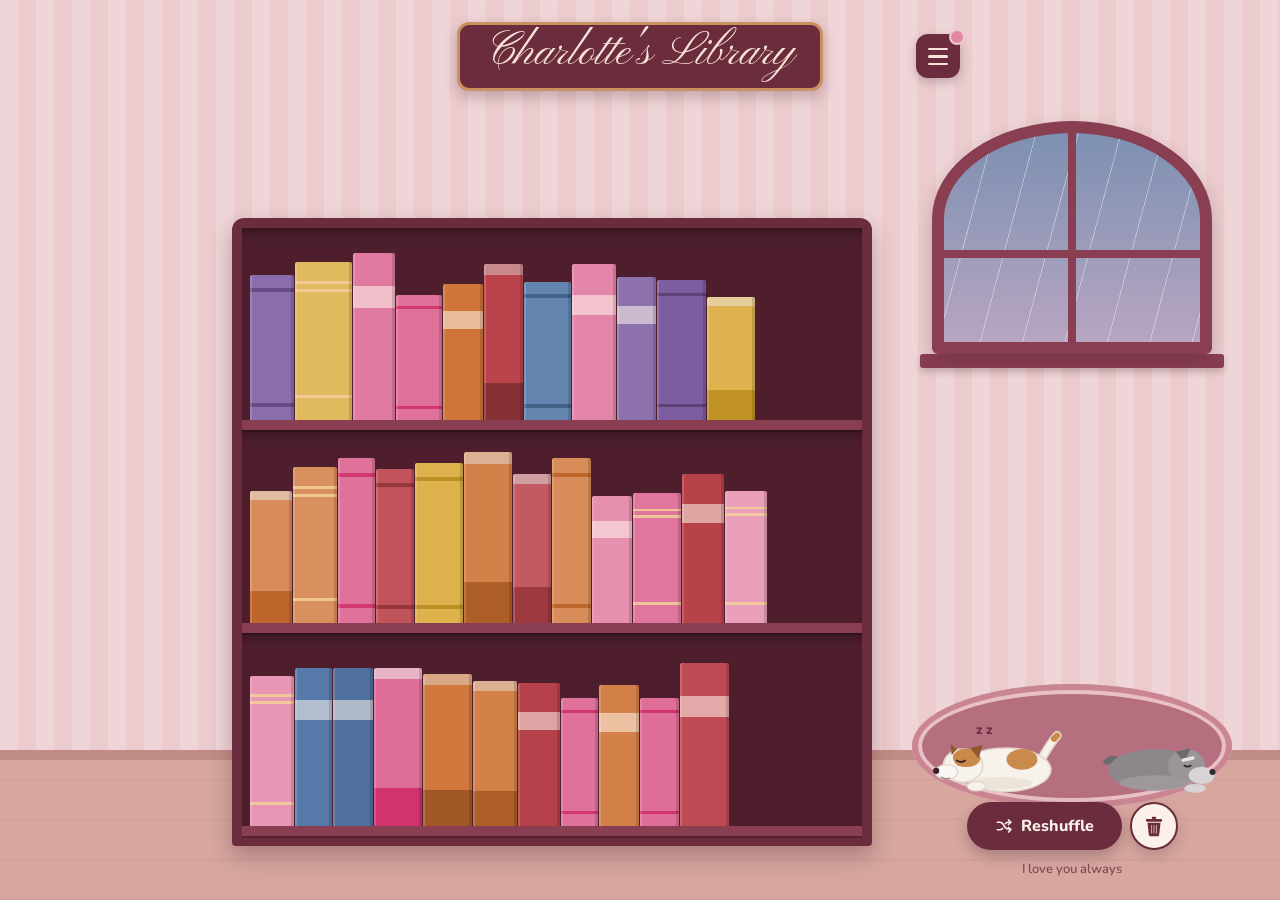
==== commit 6de186b2: "fix" ====
--- a/index.html
+++ b/index.html
@@ -4,6 +4,13 @@
   <meta charset="utf-8">
   <meta name="viewport" content="width=device-width, initial-scale=1, maximum-scale=1, user-scalable=no, viewport-fit=cover">
   <meta name="theme-color" content="#EBCBCD">
+  <link rel="manifest" href="manifest.webmanifest">
+  <link rel="icon" type="image/png" sizes="192x192" href="icon-192.png">
+  <link rel="apple-touch-icon" href="apple-touch-icon.png">
+  <meta name="apple-mobile-web-app-capable" content="yes">
+  <meta name="mobile-web-app-capable" content="yes">
+  <meta name="apple-mobile-web-app-title" content="Library">
+  <meta name="apple-mobile-web-app-status-bar-style" content="default">
   <title>Charlotte's Library</title>
   <link rel="preconnect" href="https://fonts.googleapis.com">
   <link rel="preconnect" href="https://fonts.gstatic.com" crossorigin>
@@ -36,8 +43,8 @@
         <svg width="14" height="14" viewBox="0 0 24 24" fill="none" stroke="currentColor" stroke-width="2" stroke-linecap="round" aria-hidden="true"><rect x="3" y="5" width="18" height="14" rx="2"></rect><path d="M7 10h6M7 14h10"></path></svg>
         <span>My beautiful girl · <span class="num" id="count">0 books moved</span></span>
       </div> -->
-      <!-- <div class="pill soft">Any order you like turnip</div>
-    </div> -->
+      <!-- <div class="pill soft">Any order you like turnip</div> -->
+    </div>
   </header>
 
   <main class="case-wrap" id="caseWrap">
@@ -102,11 +109,19 @@
     </div>
     <div class="actions">
       <button class="happy" id="reshuffle" type="button"><svg width="18" height="18" viewBox="0 0 24 24" fill="none" stroke="currentColor" stroke-width="2.2" stroke-linecap="round" stroke-linejoin="round" aria-hidden="true"><path d="M3 7h3.5c2 0 3.3.9 4.4 2.6l2.2 3.8c1.1 1.7 2.4 2.6 4.4 2.6H21"></path><path d="M3 17h3.5c1.6 0 2.7-.6 3.6-1.7"></path><path d="M21 7h-3.5c-1.6 0-2.7.6-3.6 1.7"></path><path d="M18 4l3 3-3 3"></path><path d="M18 14l3 3-3 3"></path></svg>Reshuffle</button>
-      <button class="reset" id="resetCount" type="button" aria-live="polite"><svg width="16" height="16" viewBox="0 0 24 24" fill="none" stroke="currentColor" stroke-width="2.2" stroke-linecap="round" stroke-linejoin="round" aria-hidden="true"><path d="M3 12a9 9 0 1 0 3-6.7"></path><path d="M3 4v5h5"></path></svg><span>Reset count</span></button>
+      <button class="bin" id="bin" type="button" aria-label="Book bin. Drag a book here to remove it.">
+        <svg viewBox="0 0 48 48" aria-hidden="true">
+          <g class="bin-lid"><rect x="9" y="11" width="30" height="5" rx="2" fill="currentColor"></rect><rect x="20" y="7" width="8" height="4" rx="1.5" fill="currentColor"></rect></g>
+          <path d="M12 18h24l-2.4 22.2a3 3 0 0 1-3 2.8H17.4a3 3 0 0 1-3-2.8z" fill="currentColor"></path>
+          <path class="bin-ribs" d="M19.5 23v14M24 23v14M28.5 23v14" stroke-width="2" stroke-linecap="round"></path>
+        </svg>
+        <span class="bin-count" id="binCount" hidden>0</span>
+      </button>
     </div>
     <p class="hint">I love you always</p>
   </aside>
 
+  <p class="toast" id="toast" role="status" aria-live="polite" hidden></p>
 </div>
 
 <script src="script.js"></script>
--- a/style.css
+++ b/style.css
@@ -387,29 +387,103 @@
 .happy:active { transform: scale(0.97); }
 .happy:focus-visible { outline: 3px solid var(--cream); outline-offset: 2px; }
 .happy:disabled { cursor: default; }
-.reset {
-  display: inline-flex;
-  align-items: center;
-  gap: 6px;
-  min-height: 44px;
+/* Book bin */
+.bin {
+  position: relative;
+  width: 48px;
+  height: 48px;
+  flex: none;
   border: 2px solid var(--wood);
-  border-radius: 999px;
+  border-radius: 50%;
   background: var(--cream);
   color: var(--wood);
+  display: grid;
+  place-items: center;
+  padding: 0;
+  box-shadow: 0 6px 14px rgba(58, 30, 42, 0.18);
+  cursor: pointer;
+  touch-action: manipulation;
+  transition: transform 0.2s cubic-bezier(.3,1.4,.5,1), background-color 0.2s ease, color 0.2s ease;
+}
+.bin svg { width: 26px; height: 26px; overflow: visible; }
+.bin-ribs { stroke: var(--cream); opacity: 0.6; }
+.bin-lid { transform-box: fill-box; transform-origin: 0% 100%; transition: transform 0.25s cubic-bezier(.3,1.4,.5,1); }
+.bin:hover { background: #F6E2DA; }
+.bin:focus-visible { outline: 3px solid var(--cream); outline-offset: 2px; }
+.app.dragging .bin { background: #F6E2DA; animation: binPulse 1.1s ease-in-out infinite; }
+@keyframes binPulse { 50% { transform: scale(1.08); } }
+.bin.hot, .app.dragging .bin.hot { animation: none; transform: scale(1.2); background: var(--wood); color: var(--cream); }
+.bin.hot .bin-ribs { stroke: var(--wood); }
+.bin.hot .bin-lid { transform: rotate(-30deg) translate(-2px, -3px); }
+.bin.gulp { animation: gulp 0.45s cubic-bezier(.3,1.4,.5,1); }
+@keyframes gulp { 30% { transform: scale(0.88, 1.1); } 60% { transform: scale(1.1, 0.92); } }
+.bin-count {
+  position: absolute;
+  top: -5px; right: -5px;
+  min-width: 20px;
+  height: 20px;
+  padding: 0 5px;
+  border-radius: 999px;
+  background: #E487A6;
+  color: var(--cream);
+  font-family: var(--font-body);
+  font-size: 11px;
+  font-weight: 800;
+  line-height: 20px;
+  text-align: center;
+  font-variant-numeric: tabular-nums;
+  box-shadow: 0 0 0 2px var(--floor);
+}
+
+/* Little message bubble */
+.toast {
+  position: absolute;
+  left: 50%;
+  top: calc(env(safe-area-inset-top, 0px) + 84px);
+  z-index: 35;
+  margin: 0;
+  max-width: calc(100% - 32px);
+  transform: translateX(-50%);
+  background: var(--wood);
+  color: var(--cream);
   font-family: var(--font-body);
   font-size: 14px;
   font-weight: 800;
-  padding: 8px 16px;
-  box-shadow: 0 6px 14px rgba(58, 30, 42, 0.18);
-  cursor: pointer;
-  transition: background-color 0.25s ease, color 0.25s ease, transform 0.15s ease;
-}
-.reset svg { flex: none; transition: transform 0.5s ease; }
-.reset:hover { background: #F6E2DA; }
-.reset:active { transform: scale(0.97); }
-.reset:focus-visible { outline: 3px solid var(--cream); outline-offset: 2px; }
-.reset.confirm { background: var(--wood); color: var(--cream); }
-.reset.done svg { transform: rotate(-360deg); }
+  padding: 10px 18px;
+  border-radius: 999px;
+  box-shadow: 0 10px 22px rgba(58, 30, 42, 0.3);
+  white-space: nowrap;
+  pointer-events: none;
+  animation: toastIn 0.35s cubic-bezier(.2,1.3,.4,1);
+}
+@keyframes toastIn { from { opacity: 0; transform: translate(-50%, -12px) scale(0.95); } }
+
+/* Rainbow moment: a whole shelf of one colour */
+.plank.rainbow {
+  background: linear-gradient(90deg, #E46A7E, #F0A35E, #EBCB5E, #8FC97A, #6E9BD8, #A07BD0, #E487A6, #E46A7E);
+  background-size: 200% 100%;
+  animation: plankShift 6s linear infinite;
+}
+@keyframes plankShift { to { background-position: -200% 0; } }
+.shelf.rainbow-sweep::after {
+  content: "";
+  position: absolute;
+  inset: 0;
+  z-index: 3;
+  pointer-events: none;
+  background: linear-gradient(100deg,
+    rgba(255,255,255,0) 30%,
+    hsla(350, 90%, 78%, 0.6) 37%, hsla(30, 95%, 72%, 0.6) 43%, hsla(55, 95%, 72%, 0.6) 49%,
+    hsla(130, 70%, 72%, 0.6) 55%, hsla(210, 85%, 75%, 0.6) 61%, hsla(275, 70%, 78%, 0.6) 67%,
+    rgba(255,255,255,0) 74%);
+  background-size: 260% 100%;
+  mix-blend-mode: screen;
+  animation: sweep 1.5s ease-in-out 2;
+}
+@keyframes sweep { from { background-position: 130% 0; } to { background-position: -130% 0; } }
+.sparkle { position: fixed; left: 0; top: 0; width: 16px; height: 16px; z-index: 45; pointer-events: none; }
+.sparkle svg { display: block; width: 100%; height: 100%; }
+
 .hint {
   margin: 0;
   font-size: 12px;
@@ -494,7 +568,6 @@
 }
 
 @media (prefers-reduced-motion: reduce) {
-  .breathe, .tail, .zz, .rain, .case, .happy svg, .burger-dot, .menu-panel { animation: none !important; }
-  .reset svg { transition: none; }
+  .breathe, .tail, .zz, .rain, .case, .happy svg, .burger-dot, .menu-panel, .bin, .toast, .plank.rainbow, .shelf.rainbow-sweep::after { animation: none !important; }
   .book { transition: none; }
 }
